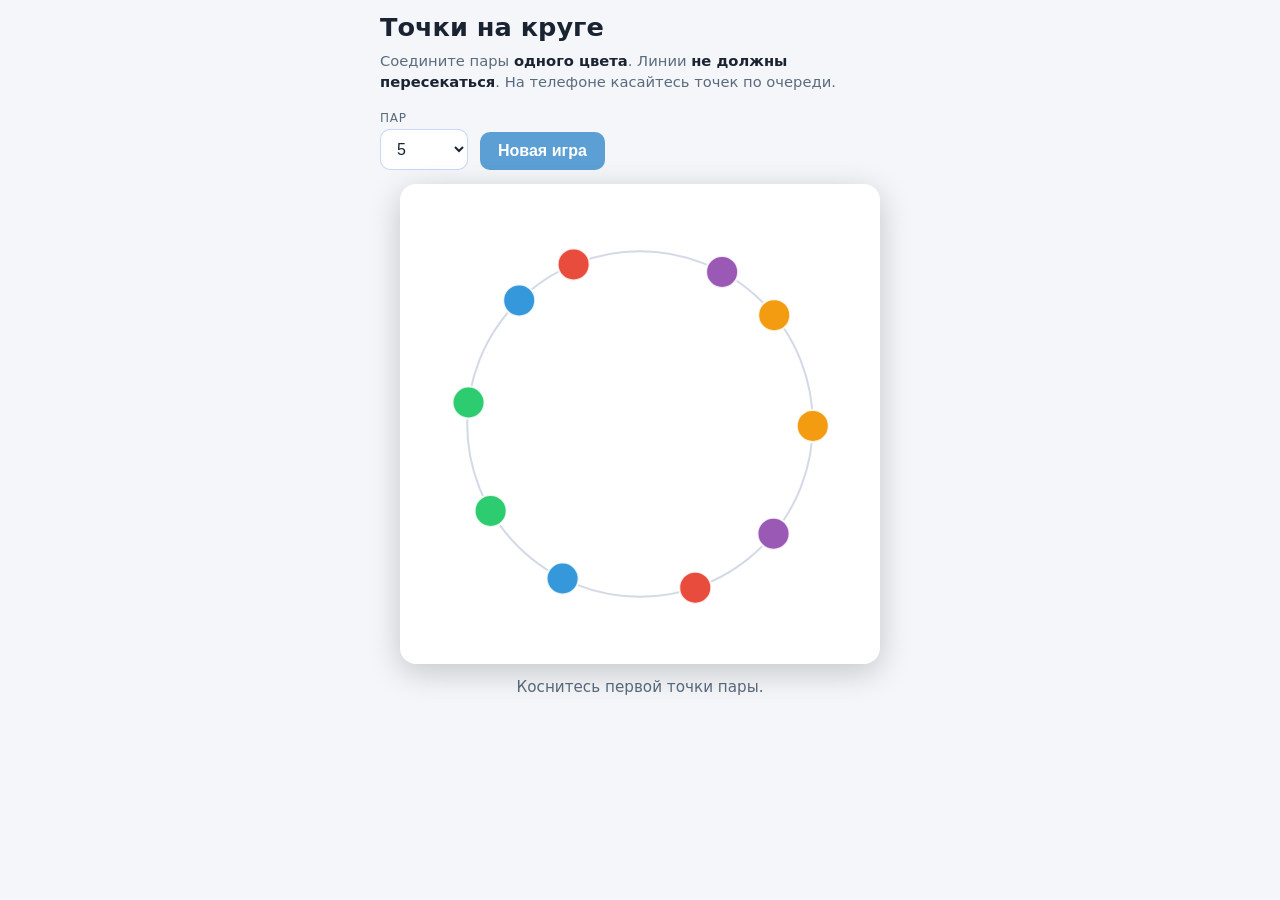
==== index.html @ 31dfe2d6 "Add browser dot-matching game with Canvas and touch support Interactive game: colored dots on a circ" ====
<!DOCTYPE html>
<html lang="ru">
<head>
  <meta charset="UTF-8" />
  <meta name="viewport" content="width=device-width, initial-scale=1, viewport-fit=cover" />
  <title>Точки на круге</title>
  <link rel="stylesheet" href="styles.css" />
</head>
<body>
  <main class="app">
    <header class="header">
      <h1>Точки на круге</h1>
      <p class="subtitle">
        Соедините пары <strong>одного цвета</strong>. Линии <strong>не должны пересекаться</strong>.
        На телефоне касайтесь точек по очереди.
      </p>
    </header>

    <div class="toolbar">
      <label class="field">
        <span class="field-label">Пар</span>
        <select id="pairCount" aria-label="Количество пар">
          <option value="4">4</option>
          <option value="5" selected>5</option>
          <option value="6">6</option>
          <option value="7">7</option>
        </select>
      </label>
      <button type="button" id="newGame" class="btn">Новая игра</button>
    </div>

    <div class="canvas-wrap">
      <canvas id="board" aria-label="Игровое поле"></canvas>
    </div>

    <p id="status" class="status" role="status" aria-live="polite"></p>
  </main>
  <script src="game.js"></script>
</body>
</html>
---- styles.css ----
*,
*::before,
*::after {
  box-sizing: border-box;
}

:root {
  color-scheme: dark light;
  --bg: #0f1419;
  --surface: #1a2332;
  --text: #e8eef5;
  --muted: #8b9cb3;
  --accent: #5b9fd4;
  --ring: rgba(91, 159, 212, 0.35);
  --danger: #e07a7a;
  --success: #7bc96f;
  font-family: "Segoe UI", system-ui, -apple-system, sans-serif;
}

@media (prefers-color-scheme: light) {
  :root {
    --bg: #f4f6f9;
    --surface: #fff;
    --text: #1a2332;
    --muted: #5a6b7d;
    --ring: rgba(37, 99, 235, 0.25);
  }
}

html,
body {
  margin: 0;
  min-height: 100%;
  background: var(--bg);
  color: var(--text);
}

body {
  padding: max(12px, env(safe-area-inset-top)) max(16px, env(safe-area-inset-right))
    max(20px, env(safe-area-inset-bottom)) max(16px, env(safe-area-inset-left));
}

.app {
  max-width: 520px;
  margin: 0 auto;
}

.header h1 {
  margin: 0 0 8px;
  font-size: clamp(1.35rem, 4vw, 1.6rem);
  font-weight: 700;
}

.subtitle {
  margin: 0;
  font-size: 0.92rem;
  line-height: 1.45;
  color: var(--muted);
}

.subtitle strong {
  color: var(--text);
  font-weight: 600;
}

.toolbar {
  display: flex;
  flex-wrap: wrap;
  align-items: flex-end;
  gap: 12px;
  margin: 18px 0 14px;
}

.field {
  display: flex;
  flex-direction: column;
  gap: 4px;
}

.field-label {
  font-size: 0.75rem;
  text-transform: uppercase;
  letter-spacing: 0.06em;
  color: var(--muted);
}

select {
  padding: 10px 12px;
  border-radius: 10px;
  border: 1px solid var(--ring);
  background: var(--surface);
  color: var(--text);
  font-size: 1rem;
  min-width: 88px;
}

.btn {
  padding: 10px 18px;
  border-radius: 10px;
  border: none;
  background: var(--accent);
  color: #fff;
  font-size: 1rem;
  font-weight: 600;
  cursor: pointer;
  touch-action: manipulation;
}

.btn:active {
  transform: scale(0.98);
}

.canvas-wrap {
  position: relative;
  width: 100%;
  max-width: min(100vw - 32px, 480px);
  margin: 0 auto;
  aspect-ratio: 1;
  border-radius: 16px;
  background: var(--surface);
  box-shadow: 0 8px 32px rgba(0, 0, 0, 0.2);
  overflow: hidden;
}

#board {
  display: block;
  width: 100%;
  height: 100%;
  touch-action: none;
  cursor: pointer;
}

.status {
  margin: 14px 0 0;
  min-height: 1.4em;
  font-size: 0.95rem;
  text-align: center;
  color: var(--muted);
}

.status.is-error {
  color: var(--danger);
}

.status.is-win {
  color: var(--success);
  font-weight: 600;
}
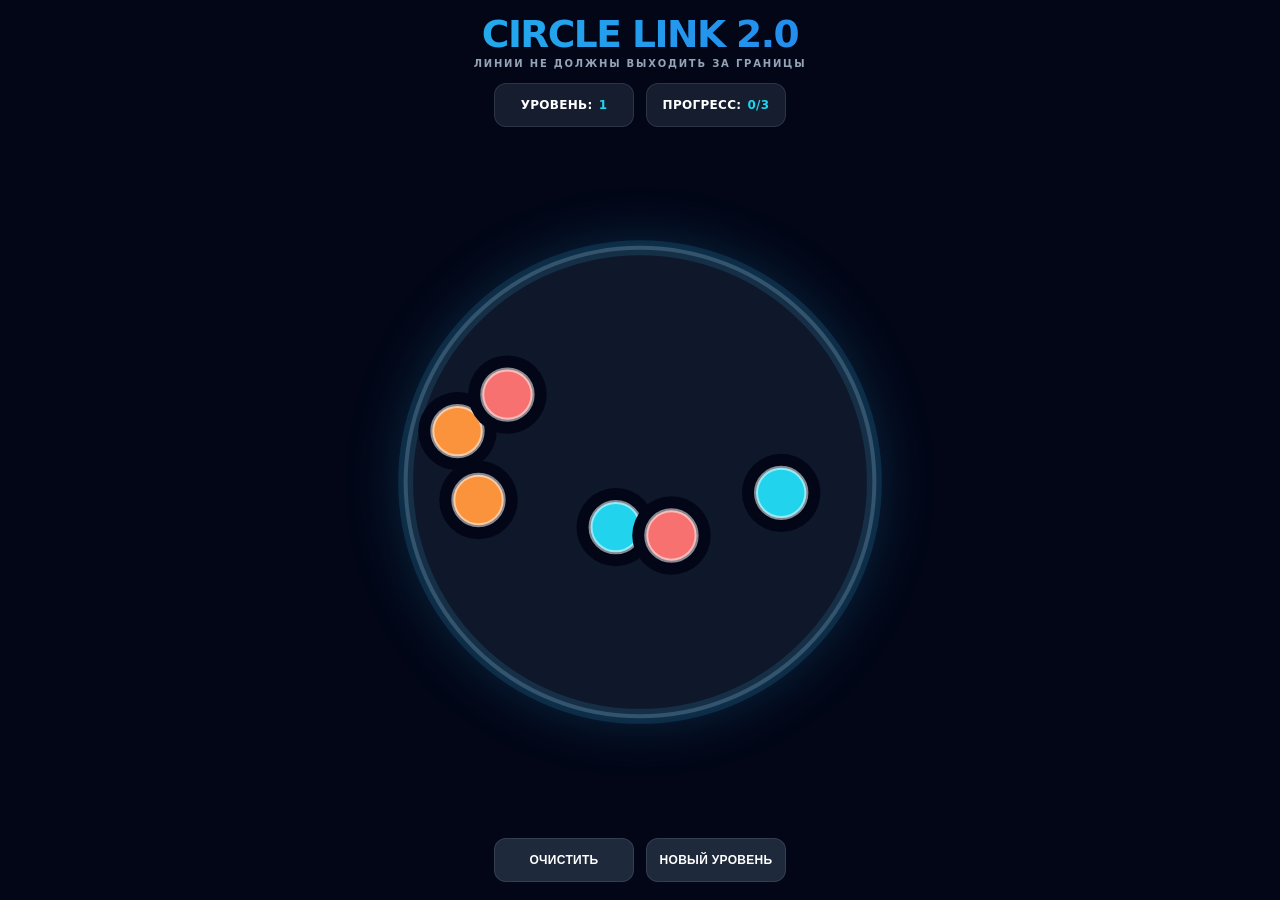
==== commit 77e2064c: "feat: redesign circle-link gameplay and fix path logic Co-authored-by: mirambekomar <mirambekomar@us" ====
--- a/index.html
+++ b/index.html
@@ -2,39 +2,44 @@
 <html lang="ru">
 <head>
   <meta charset="UTF-8" />
-  <meta name="viewport" content="width=device-width, initial-scale=1, viewport-fit=cover" />
-  <title>Точки на круге</title>
+  <meta name="viewport" content="width=device-width, initial-scale=1, maximum-scale=1, user-scalable=no, viewport-fit=cover" />
+  <title>Circle Link: Внутри круга</title>
   <link rel="stylesheet" href="styles.css" />
 </head>
 <body>
-  <main class="app">
-    <header class="header">
-      <h1>Точки на круге</h1>
-      <p class="subtitle">
-        Соедините пары <strong>одного цвета</strong>. Линии <strong>не должны пересекаться</strong>.
-        На телефоне касайтесь точек по очереди.
-      </p>
-    </header>
+  <div id="ui-header">
+    <h1 class="title">CIRCLE LINK 2.0</h1>
+    <p class="subtitle">Линии не должны выходить за границы</p>
+    <div id="status-container">
+      <div class="ui-element status-pill">
+        Уровень: <span id="level-display" class="accent-text">1</span>
+      </div>
+      <div class="ui-element status-pill">
+        Прогресс: <span id="pairs-display" class="accent-text">0/3</span>
+      </div>
+    </div>
+  </div>
 
-    <div class="toolbar">
-      <label class="field">
-        <span class="field-label">Пар</span>
-        <select id="pairCount" aria-label="Количество пар">
-          <option value="4">4</option>
-          <option value="5" selected>5</option>
-          <option value="6">6</option>
-          <option value="7">7</option>
-        </select>
-      </label>
-      <button type="button" id="newGame" class="btn">Новая игра</button>
+  <canvas id="gameCanvas" aria-label="Игровое поле Circle Link"></canvas>
+
+  <div id="controls">
+    <button id="reset-lines-btn" type="button" class="ui-element btn">Очистить</button>
+    <button id="new-level-btn" type="button" class="ui-element btn">Новый уровень</button>
+  </div>
+
+  <div id="win-modal" class="modal hidden" role="dialog" aria-modal="true" aria-labelledby="win-title">
+    <div class="modal-card">
+      <div class="modal-icon">
+        <svg xmlns="http://www.w3.org/2000/svg" class="modal-check" fill="none" viewBox="0 0 24 24" stroke="currentColor" aria-hidden="true">
+          <path stroke-linecap="round" stroke-linejoin="round" stroke-width="3" d="M5 13l4 4L19 7" />
+        </svg>
+      </div>
+      <h2 id="win-title">Отлично!</h2>
+      <p>Связи установлены идеально.</p>
+      <button id="modal-next-btn" type="button" class="modal-next-btn">ДАЛЕЕ</button>
     </div>
+  </div>
 
-    <div class="canvas-wrap">
-      <canvas id="board" aria-label="Игровое поле"></canvas>
-    </div>
-
-    <p id="status" class="status" role="status" aria-live="polite"></p>
-  </main>
   <script src="game.js"></script>
 </body>
 </html>
--- a/styles.css
+++ b/styles.css
@@ -5,144 +5,197 @@
 }
 
 :root {
-  color-scheme: dark light;
-  --bg: #0f1419;
-  --surface: #1a2332;
-  --text: #e8eef5;
-  --muted: #8b9cb3;
-  --accent: #5b9fd4;
-  --ring: rgba(91, 159, 212, 0.35);
-  --danger: #e07a7a;
-  --success: #7bc96f;
-  font-family: "Segoe UI", system-ui, -apple-system, sans-serif;
-}
-
-@media (prefers-color-scheme: light) {
-  :root {
-    --bg: #f4f6f9;
-    --surface: #fff;
-    --text: #1a2332;
-    --muted: #5a6b7d;
-    --ring: rgba(37, 99, 235, 0.25);
-  }
+  --bg: #020617;
+  --surface: #0f172a;
+  --surface-2: #1e293b;
+  --line: rgba(255, 255, 255, 0.1);
+  --text: #ffffff;
+  --muted: #94a3b8;
+  --accent: #22d3ee;
+  --accent-2: #2563eb;
 }
 
 html,
 body {
   margin: 0;
   min-height: 100%;
+}
+
+body {
+  touch-action: none;
+  user-select: none;
   background: var(--bg);
   color: var(--text);
-}
-
-body {
-  padding: max(12px, env(safe-area-inset-top)) max(16px, env(safe-area-inset-right))
-    max(20px, env(safe-area-inset-bottom)) max(16px, env(safe-area-inset-left));
-}
-
-.app {
-  max-width: 520px;
-  margin: 0 auto;
-}
-
-.header h1 {
+  font-family: "Segoe UI", system-ui, sans-serif;
+  overflow: hidden;
+  display: flex;
+  flex-direction: column;
+  align-items: center;
+  justify-content: space-between;
+  height: 100vh;
+  padding: max(16px, env(safe-area-inset-top)) 0 max(18px, env(safe-area-inset-bottom));
+}
+
+#ui-header {
+  text-align: center;
+  width: 100%;
+  z-index: 10;
+}
+
+.title {
+  margin: 0 0 4px;
+  font-size: clamp(1.7rem, 7vw, 2.35rem);
+  line-height: 1;
+  font-weight: 900;
+  letter-spacing: -0.04em;
+  text-transform: uppercase;
+  background: linear-gradient(90deg, #22d3ee, #2563eb);
+  -webkit-background-clip: text;
+  background-clip: text;
+  color: transparent;
+}
+
+.subtitle {
+  margin: 0 0 14px;
+  color: var(--muted);
+  font-size: 10px;
+  text-transform: uppercase;
+  letter-spacing: 0.18em;
+  font-weight: 700;
+}
+
+#status-container,
+#controls {
+  width: 100%;
+  display: flex;
+  justify-content: center;
+  gap: 12px;
+}
+
+.ui-element {
+  width: 140px;
+  height: 44px;
+  display: flex;
+  align-items: center;
+  justify-content: center;
+  border-radius: 12px;
+  font-size: 0.75rem;
+  font-weight: 700;
+  text-transform: uppercase;
+  letter-spacing: 0.025em;
+  border: 1px solid var(--line);
+  transition: transform 0.2s ease, background-color 0.2s ease;
+}
+
+.status-pill {
+  background: rgba(30, 41, 59, 0.7);
+  backdrop-filter: blur(8px);
+  cursor: default;
+}
+
+.accent-text {
+  margin-left: 6px;
+  color: var(--accent);
+}
+
+#gameCanvas {
+  max-width: 95%;
+  max-height: 56vh;
+  width: auto;
+  height: auto;
+  cursor: crosshair;
+  filter: drop-shadow(0 0 28px rgba(56, 189, 248, 0.2));
+  margin: auto 0;
+  touch-action: none;
+}
+
+#controls {
+  padding-bottom: env(safe-area-inset-bottom, 20px);
+}
+
+.btn {
+  background: var(--surface-2);
+  color: var(--text);
+  border: 1px solid var(--line);
+  cursor: pointer;
+}
+
+.btn:active {
+  transform: scale(0.95);
+  background: #334155;
+}
+
+.modal {
+  position: fixed;
+  inset: 0;
+  background: rgba(2, 6, 23, 0.95);
+  display: flex;
+  align-items: center;
+  justify-content: center;
+  z-index: 50;
+  padding: 24px;
+}
+
+.hidden {
+  display: none;
+}
+
+.modal-card {
+  text-align: center;
+  max-width: 280px;
+  width: 100%;
+}
+
+.modal-icon {
+  width: 64px;
+  height: 64px;
+  border-radius: 999px;
+  display: flex;
+  align-items: center;
+  justify-content: center;
+  margin: 0 auto 24px;
+  background: #06b6d4;
+  box-shadow: 0 0 40px rgba(6, 182, 212, 0.5);
+}
+
+.modal-check {
+  width: 32px;
+  height: 32px;
+  color: #fff;
+}
+
+.modal-card h2 {
   margin: 0 0 8px;
-  font-size: clamp(1.35rem, 4vw, 1.6rem);
-  font-weight: 700;
-}
-
-.subtitle {
-  margin: 0;
-  font-size: 0.92rem;
-  line-height: 1.45;
+  font-size: 2rem;
+  line-height: 1;
+  font-weight: 900;
+  text-transform: uppercase;
+  font-style: italic;
+}
+
+.modal-card p {
+  margin: 0 auto 24px;
   color: var(--muted);
-}
-
-.subtitle strong {
-  color: var(--text);
-  font-weight: 600;
-}
-
-.toolbar {
-  display: flex;
-  flex-wrap: wrap;
-  align-items: flex-end;
-  gap: 12px;
-  margin: 18px 0 14px;
-}
-
-.field {
-  display: flex;
-  flex-direction: column;
-  gap: 4px;
-}
-
-.field-label {
-  font-size: 0.75rem;
-  text-transform: uppercase;
-  letter-spacing: 0.06em;
-  color: var(--muted);
-}
-
-select {
-  padding: 10px 12px;
-  border-radius: 10px;
-  border: 1px solid var(--ring);
-  background: var(--surface);
-  color: var(--text);
-  font-size: 1rem;
-  min-width: 88px;
-}
-
-.btn {
-  padding: 10px 18px;
-  border-radius: 10px;
+  max-width: 200px;
+  font-size: 0.95rem;
+}
+
+.modal-next-btn {
+  width: 100%;
   border: none;
-  background: var(--accent);
-  color: #fff;
-  font-size: 1rem;
-  font-weight: 600;
+  border-radius: 18px;
+  padding: 14px;
+  font-size: 1.1rem;
+  font-weight: 900;
   cursor: pointer;
-  touch-action: manipulation;
-}
-
-.btn:active {
-  transform: scale(0.98);
-}
-
-.canvas-wrap {
-  position: relative;
-  width: 100%;
-  max-width: min(100vw - 32px, 480px);
-  margin: 0 auto;
-  aspect-ratio: 1;
-  border-radius: 16px;
-  background: var(--surface);
-  box-shadow: 0 8px 32px rgba(0, 0, 0, 0.2);
-  overflow: hidden;
-}
-
-#board {
-  display: block;
-  width: 100%;
-  height: 100%;
-  touch-action: none;
-  cursor: pointer;
-}
-
-.status {
-  margin: 14px 0 0;
-  min-height: 1.4em;
-  font-size: 0.95rem;
-  text-align: center;
-  color: var(--muted);
-}
-
-.status.is-error {
-  color: var(--danger);
-}
-
-.status.is-win {
-  color: var(--success);
-  font-weight: 600;
-}
+  color: #0f172a;
+  background: #06b6d4;
+}
+
+.modal-next-btn:hover {
+  background: #22d3ee;
+}
+
+.modal-next-btn:active {
+  transform: scale(0.97);
+}
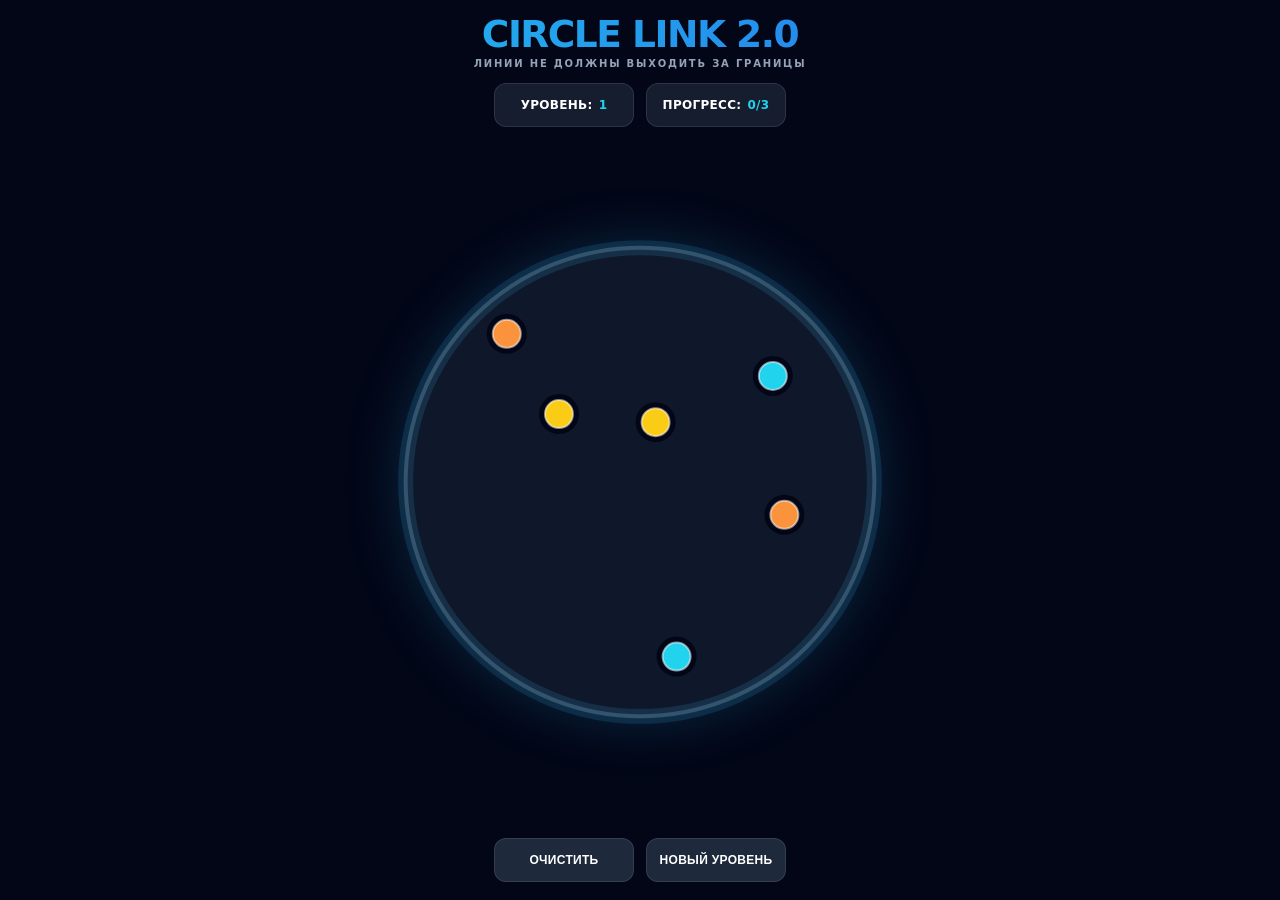
==== commit 5da9cfd5: "fix: prevent iOS mini-app from closing on downward swipe - Add Telegram WebApp SDK and call disableV" ====
--- a/index.html
+++ b/index.html
@@ -5,6 +5,7 @@
   <meta name="viewport" content="width=device-width, initial-scale=1, maximum-scale=1, user-scalable=no, viewport-fit=cover" />
   <title>Circle Link: Внутри круга</title>
   <link rel="stylesheet" href="styles.css" />
+  <script src="https://telegram.org/js/telegram-web-app.js"></script>
 </head>
 <body>
   <div id="ui-header">
--- a/styles.css
+++ b/styles.css
@@ -19,11 +19,20 @@
 body {
   margin: 0;
   min-height: 100%;
+  overscroll-behavior: none;
+  -webkit-overflow-scrolling: auto;
+}
+
+html {
+  position: fixed;
+  width: 100%;
+  height: 100%;
 }
 
 body {
   touch-action: none;
   user-select: none;
+  -webkit-user-select: none;
   background: var(--bg);
   color: var(--text);
   font-family: "Segoe UI", system-ui, sans-serif;
@@ -33,6 +42,7 @@
   align-items: center;
   justify-content: space-between;
   height: 100vh;
+  height: 100dvh;
   padding: max(16px, env(safe-area-inset-top)) 0 max(18px, env(safe-area-inset-bottom));
 }
 
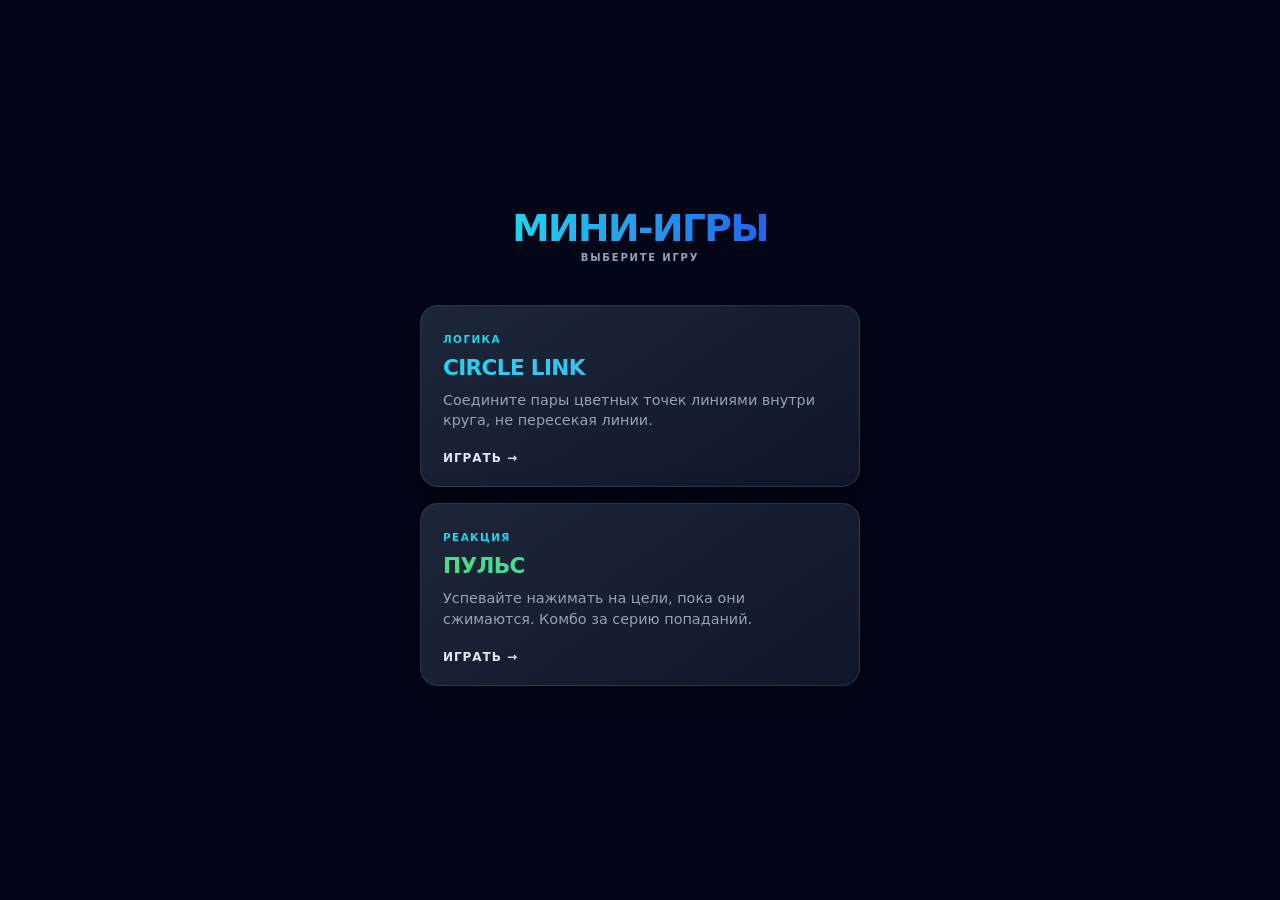
==== commit 74b18f85: "Add game hub, second game Pulse, and move Circle Link to its page Co-authored-by: mirambekomar <mira" ====
--- a/index.html
+++ b/index.html
@@ -1,46 +1,44 @@
 <!DOCTYPE html>
-<html lang="ru">
+<html lang="ru" class="hub-root">
 <head>
   <meta charset="UTF-8" />
   <meta name="viewport" content="width=device-width, initial-scale=1, maximum-scale=1, user-scalable=no, viewport-fit=cover" />
-  <title>Circle Link: Внутри круга</title>
+  <title>Мини-игры</title>
   <link rel="stylesheet" href="styles.css" />
   <script src="https://telegram.org/js/telegram-web-app.js"></script>
 </head>
-<body>
-  <div id="ui-header">
-    <h1 class="title">CIRCLE LINK 2.0</h1>
-    <p class="subtitle">Линии не должны выходить за границы</p>
-    <div id="status-container">
-      <div class="ui-element status-pill">
-        Уровень: <span id="level-display" class="accent-text">1</span>
-      </div>
-      <div class="ui-element status-pill">
-        Прогресс: <span id="pairs-display" class="accent-text">0/3</span>
-      </div>
-    </div>
-  </div>
+<body class="hub-page">
+  <header class="hub-header">
+    <h1 class="title hub-title">Мини-игры</h1>
+    <p class="subtitle hub-subtitle">Выберите игру</p>
+  </header>
 
-  <canvas id="gameCanvas" aria-label="Игровое поле Circle Link"></canvas>
+  <main class="hub-grid" role="navigation" aria-label="Список игр">
+    <a class="game-card" href="circle-link.html">
+      <span class="game-card-badge">Логика</span>
+      <h2 class="game-card-title">Circle Link</h2>
+      <p class="game-card-desc">Соедините пары цветных точек линиями внутри круга, не пересекая линии.</p>
+      <span class="game-card-cta">Играть →</span>
+    </a>
+    <a class="game-card game-card-alt" href="pulse.html">
+      <span class="game-card-badge">Реакция</span>
+      <h2 class="game-card-title">Пульс</h2>
+      <p class="game-card-desc">Успевайте нажимать на цели, пока они сжимаются. Комбо за серию попаданий.</p>
+      <span class="game-card-cta">Играть →</span>
+    </a>
+  </main>
 
-  <div id="controls">
-    <button id="reset-lines-btn" type="button" class="ui-element btn">Очистить</button>
-    <button id="new-level-btn" type="button" class="ui-element btn">Новый уровень</button>
-  </div>
-
-  <div id="win-modal" class="modal hidden" role="dialog" aria-modal="true" aria-labelledby="win-title">
-    <div class="modal-card">
-      <div class="modal-icon">
-        <svg xmlns="http://www.w3.org/2000/svg" class="modal-check" fill="none" viewBox="0 0 24 24" stroke="currentColor" aria-hidden="true">
-          <path stroke-linecap="round" stroke-linejoin="round" stroke-width="3" d="M5 13l4 4L19 7" />
-        </svg>
-      </div>
-      <h2 id="win-title">Отлично!</h2>
-      <p>Связи установлены идеально.</p>
-      <button id="modal-next-btn" type="button" class="modal-next-btn">ДАЛЕЕ</button>
-    </div>
-  </div>
-
-  <script src="game.js"></script>
+  <script>
+    (function () {
+      if (window.Telegram && window.Telegram.WebApp) {
+        var tg = window.Telegram.WebApp;
+        tg.ready();
+        tg.expand();
+        if (typeof tg.disableVerticalSwipes === "function") {
+          tg.disableVerticalSwipes();
+        }
+      }
+    })();
+  </script>
 </body>
 </html>
--- a/styles.css
+++ b/styles.css
@@ -23,19 +23,29 @@
   -webkit-overflow-scrolling: auto;
 }
 
-html {
+html.game-root {
   position: fixed;
   width: 100%;
   height: 100%;
 }
 
+html.hub-root {
+  width: 100%;
+  min-height: 100%;
+}
+
 body {
+  margin: 0;
+  min-height: 100%;
+  background: var(--bg);
+  color: var(--text);
+  font-family: "Segoe UI", system-ui, sans-serif;
+}
+
+body.game-page {
   touch-action: none;
   user-select: none;
   -webkit-user-select: none;
-  background: var(--bg);
-  color: var(--text);
-  font-family: "Segoe UI", system-ui, sans-serif;
   overflow: hidden;
   display: flex;
   flex-direction: column;
@@ -43,7 +53,191 @@
   justify-content: space-between;
   height: 100vh;
   height: 100dvh;
-  padding: max(16px, env(safe-area-inset-top)) 0 max(18px, env(safe-area-inset-bottom));
+  padding: max(12px, env(safe-area-inset-top)) max(16px, env(safe-area-inset-left)) max(18px, env(safe-area-inset-bottom)) max(16px, env(safe-area-inset-right));
+}
+
+body.hub-page {
+  touch-action: manipulation;
+  user-select: none;
+  -webkit-user-select: none;
+  min-height: 100vh;
+  min-height: 100dvh;
+  display: flex;
+  flex-direction: column;
+  align-items: center;
+  justify-content: center;
+  padding: max(24px, env(safe-area-inset-top)) 20px max(28px, env(safe-area-inset-bottom));
+  overflow-x: hidden;
+  overflow-y: auto;
+}
+
+.nav-back {
+  align-self: flex-start;
+  margin-bottom: 8px;
+  font-size: 0.8rem;
+  font-weight: 700;
+  text-transform: uppercase;
+  letter-spacing: 0.06em;
+  color: var(--muted);
+  text-decoration: none;
+  border-bottom: 1px solid transparent;
+  transition: color 0.15s ease, border-color 0.15s ease;
+}
+
+.nav-back:hover {
+  color: var(--accent);
+  border-color: rgba(34, 211, 238, 0.35);
+}
+
+.hub-header {
+  text-align: center;
+  margin-bottom: 28px;
+  max-width: 420px;
+}
+
+.hub-title {
+  margin-bottom: 8px;
+}
+
+.hub-subtitle {
+  margin-bottom: 0;
+}
+
+.hub-grid {
+  width: 100%;
+  max-width: 440px;
+  display: flex;
+  flex-direction: column;
+  gap: 16px;
+}
+
+.game-card {
+  display: block;
+  padding: 22px 22px 20px;
+  border-radius: 18px;
+  background: linear-gradient(145deg, rgba(30, 41, 59, 0.95), rgba(15, 23, 42, 0.98));
+  border: 1px solid var(--line);
+  text-decoration: none;
+  color: inherit;
+  box-shadow: 0 12px 40px rgba(0, 0, 0, 0.35);
+  transition: transform 0.2s ease, border-color 0.2s ease, box-shadow 0.2s ease;
+}
+
+.game-card:hover {
+  transform: translateY(-2px);
+  border-color: rgba(34, 211, 238, 0.35);
+  box-shadow: 0 16px 48px rgba(56, 189, 248, 0.12);
+}
+
+.game-card:active {
+  transform: scale(0.98);
+}
+
+.game-card-badge {
+  display: inline-block;
+  font-size: 0.65rem;
+  font-weight: 800;
+  letter-spacing: 0.14em;
+  text-transform: uppercase;
+  color: var(--accent);
+  margin-bottom: 10px;
+}
+
+.game-card-title {
+  margin: 0 0 10px;
+  font-size: 1.35rem;
+  font-weight: 900;
+  letter-spacing: -0.03em;
+  text-transform: uppercase;
+  background: linear-gradient(90deg, #22d3ee, #60a5fa);
+  -webkit-background-clip: text;
+  background-clip: text;
+  color: transparent;
+}
+
+.game-card-alt .game-card-title {
+  background: linear-gradient(90deg, #4ade80, #22d3ee);
+  -webkit-background-clip: text;
+  background-clip: text;
+}
+
+.game-card-desc {
+  margin: 0 0 16px;
+  font-size: 0.9rem;
+  line-height: 1.45;
+  color: var(--muted);
+}
+
+.game-card-cta {
+  font-size: 0.75rem;
+  font-weight: 800;
+  letter-spacing: 0.08em;
+  text-transform: uppercase;
+  color: #e2e8f0;
+}
+
+.pulse-header {
+  text-align: center;
+  width: 100%;
+  z-index: 10;
+}
+
+.pulse-title {
+  background: linear-gradient(90deg, #4ade80, #22d3ee);
+  -webkit-background-clip: text;
+  background-clip: text;
+}
+
+.pulse-subtitle {
+  margin-bottom: 12px;
+}
+
+.pulse-stats {
+  display: flex;
+  flex-wrap: wrap;
+  justify-content: center;
+  gap: 10px;
+  max-width: 100%;
+}
+
+.pulse-stats .ui-element {
+  width: auto;
+  min-width: 108px;
+  padding: 0 14px;
+}
+
+.pulse-combo-wrap {
+  flex-basis: 100%;
+  justify-content: center;
+}
+
+@media (min-width: 380px) {
+  .pulse-combo-wrap {
+    flex-basis: auto;
+  }
+}
+
+#pulseCanvas {
+  max-width: 95%;
+  max-height: 50vh;
+  width: auto;
+  height: auto;
+  cursor: pointer;
+  filter: drop-shadow(0 0 24px rgba(74, 222, 128, 0.15));
+  margin: auto 0;
+  touch-action: none;
+}
+
+.pulse-controls {
+  width: 100%;
+  display: flex;
+  justify-content: center;
+  padding-bottom: env(safe-area-inset-bottom, 12px);
+}
+
+.pulse-btn-wide {
+  width: min(280px, 90%);
+  max-width: 100%;
 }
 
 #ui-header {
